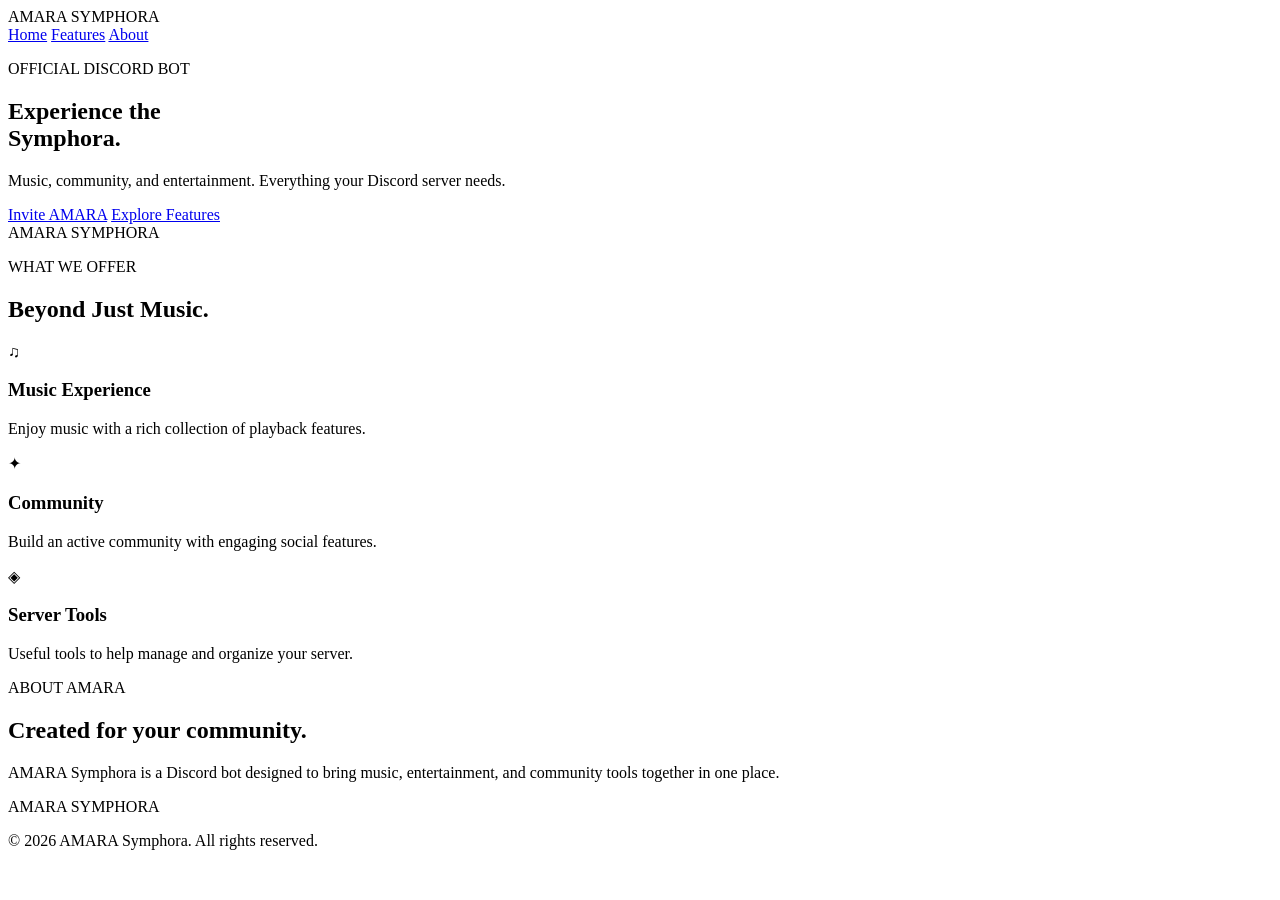
==== index.html @ 8791faac "Create AMARA homepage" ====
<!DOCTYPE html>
<html lang="en">
<head>
  <meta charset="UTF-8">
  <meta name="viewport" content="width=device-width, initial-scale=1.0">
  <meta name="theme-color" content="#0A0E1A">
  <meta name="description" content="AMARA Symphora - Your ultimate Discord music experience.">
  <title>AMARA Symphora | Official Website</title>
  <link rel="stylesheet" href="style.css">
</head>
<body>

  <header>
    <nav class="navbar">
      <div class="logo">AMARA <span>SYMPHORA</span></div>
      <a href="#home" class="nav-link">Home</a>
      <a href="#features" class="nav-link">Features</a>
      <a href="#about" class="nav-link">About</a>
    </nav>
  </header>

  <main>
    <section class="hero" id="home">
      <p class="eyebrow">OFFICIAL DISCORD BOT</p>
      <h1>Experience the<br><span>Symphora.</span></h1>
      <p class="description">
        Music, community, and entertainment.
        Everything your Discord server needs.
      </p>
      <div class="actions">
        <a href="#" class="button primary">Invite AMARA</a>
        <a href="#features" class="button secondary">Explore Features</a>
      </div>
      <div class="status">
        <span class="status-dot"></span>
        AMARA SYMPHORA
      </div>
    </section>

    <section class="features" id="features">
      <p class="eyebrow">WHAT WE OFFER</p>
      <h2>Beyond Just Music.</h2>
      <div class="feature-grid">
        <article class="feature-card">
          <div class="feature-icon">♫</div>
          <h3>Music Experience</h3>
          <p>Enjoy music with a rich collection of playback features.</p>
        </article>
        <article class="feature-card">
          <div class="feature-icon">✦</div>
          <h3>Community</h3>
          <p>Build an active community with engaging social features.</p>
        </article>
        <article class="feature-card">
          <div class="feature-icon">◈</div>
          <h3>Server Tools</h3>
          <p>Useful tools to help manage and organize your server.</p>
        </article>
      </div>
    </section>

    <section class="about" id="about">
      <p class="eyebrow">ABOUT AMARA</p>
      <h2>Created for your community.</h2>
      <p>AMARA Symphora is a Discord bot designed to bring music, entertainment, and community tools together in one place.</p>
    </section>
  </main>

  <footer>
    <div class="logo">AMARA <span>SYMPHORA</span></div>
    <p>© 2026 AMARA Symphora. All rights reserved.</p>
  </footer>

</body>
</html>
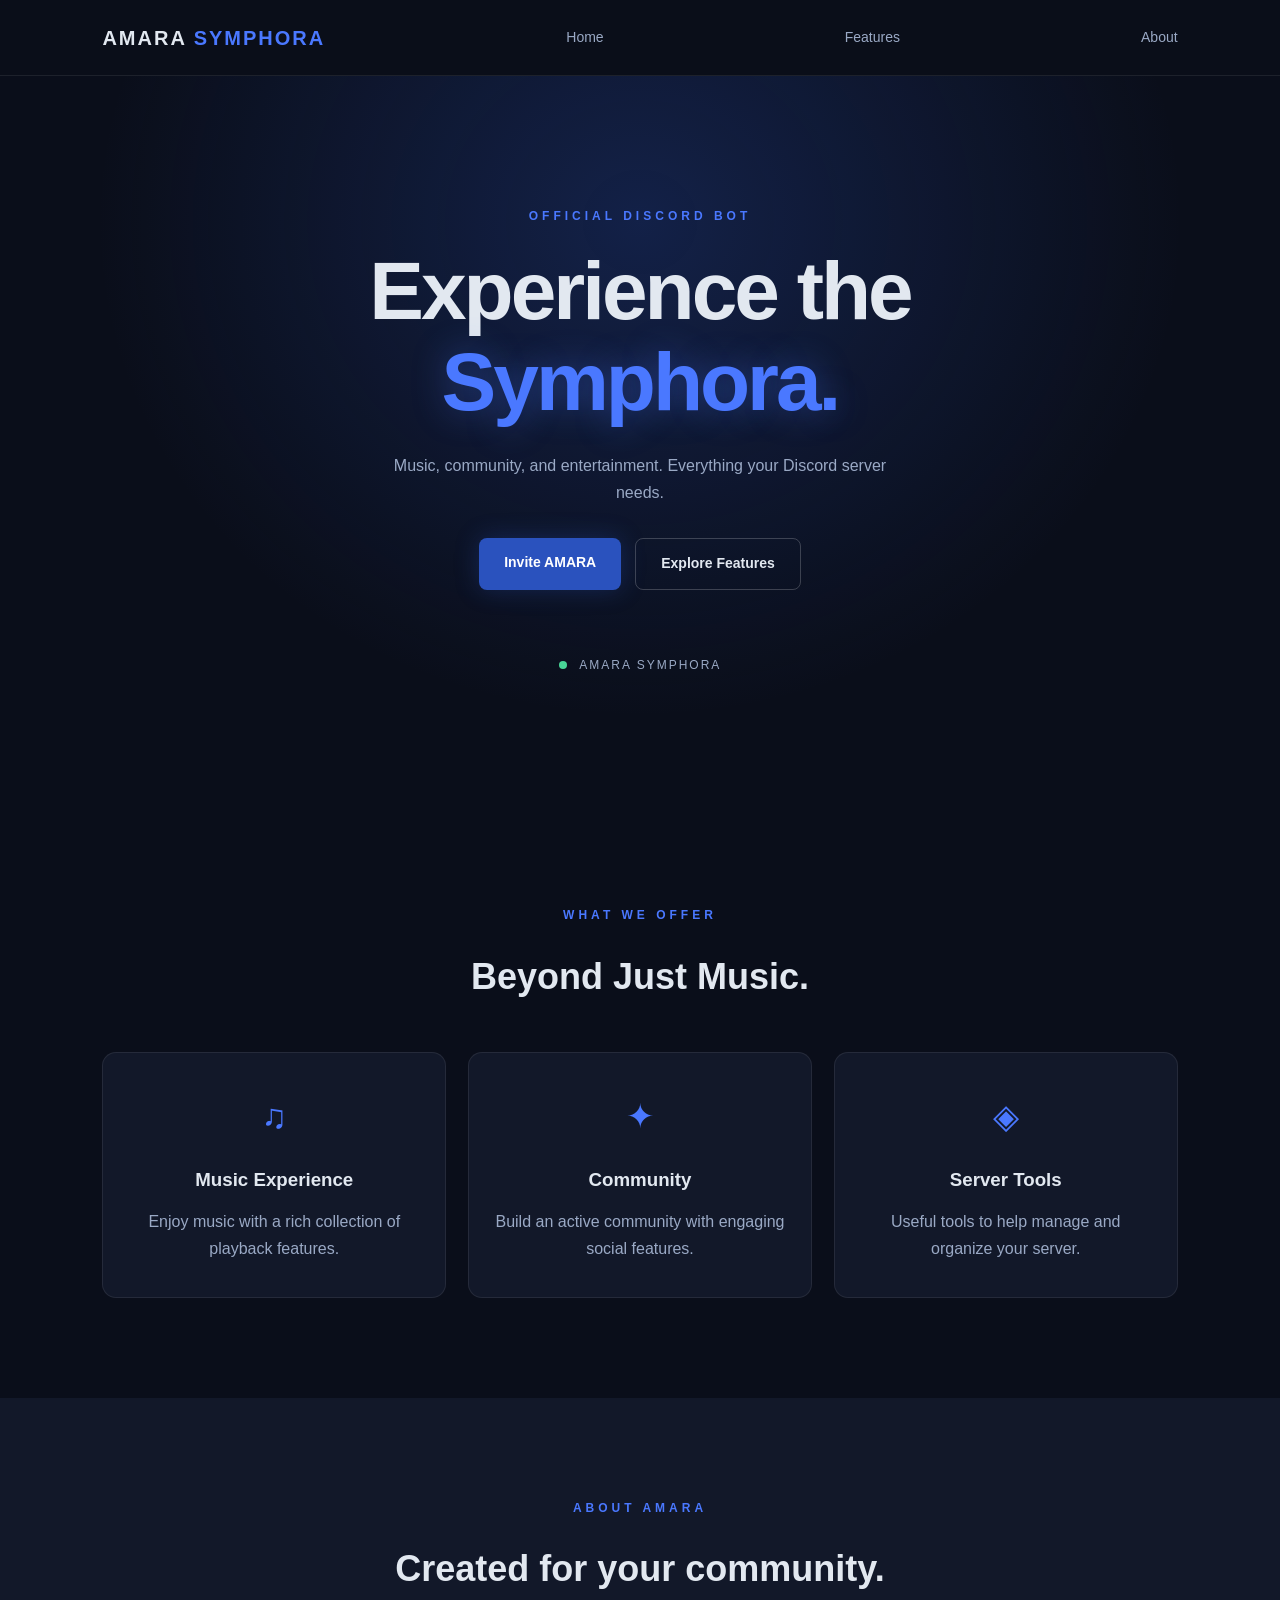
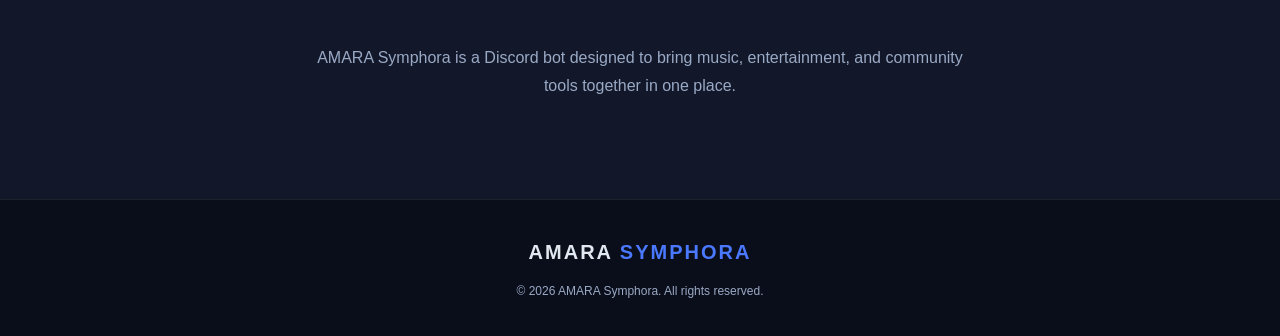
==== commit 632ed361: "Connect website JavaScript" ====
--- a/index.html
+++ b/index.html
@@ -70,6 +70,7 @@
     <div class="logo">AMARA <span>SYMPHORA</span></div>
     <p>© 2026 AMARA Symphora. All rights reserved.</p>
   </footer>
-
+  
+  <script src="script.js"></script>
 </body>
 </html>
--- a/style.css
+++ b/style.css
@@ -0,0 +1,242 @@
+:root {
+  --background: #0A0E1A;
+  --surface: #121829;
+  --blue: #2A52BE;
+  --bright: #4A78FF;
+  --silver: #E2E8F0;
+  --muted: #9AA9C5;
+}
+
+* {
+  margin: 0;
+  padding: 0;
+  box-sizing: border-box;
+  scroll-behavior: smooth;
+}
+
+body {
+  font-family: Arial, sans-serif;
+  background: var(--background);
+  color: var(--silver);
+  line-height: 1.7;
+}
+
+.navbar {
+  min-height: 76px;
+  display: flex;
+  align-items: center;
+  justify-content: space-between;
+  padding: 20px 8%;
+  border-bottom: 1px solid rgba(255,255,255,0.08);
+  background: rgba(10,14,26,0.95);
+}
+
+.logo {
+  font-size: 20px;
+  font-weight: 800;
+  letter-spacing: 2px;
+}
+
+.logo span {
+  color: var(--bright);
+}
+
+.nav-link {
+  color: var(--muted);
+  text-decoration: none;
+  font-size: 14px;
+  transition: 0.3s;
+}
+
+.nav-link:hover {
+  color: white;
+}
+
+.hero {
+  min-height: 620px;
+  padding: 130px 8%;
+  text-align: center;
+  display: flex;
+  flex-direction: column;
+  align-items: center;
+  justify-content: center;
+  background:
+    radial-gradient(ellipse at 50% 20%, rgba(42,82,190,0.28), transparent 60%),
+    var(--background);
+}
+
+.eyebrow {
+  color: var(--bright);
+  font-size: 12px;
+  font-weight: bold;
+  letter-spacing: 4px;
+  margin-bottom: 20px;
+}
+
+.hero h1 {
+  font-size: clamp(44px, 8vw, 82px);
+  line-height: 1.1;
+  letter-spacing: -3px;
+}
+
+.hero h1 span {
+  color: var(--bright);
+  text-shadow: 0 0 35px rgba(74,120,255,0.4);
+}
+
+.description {
+  max-width: 520px;
+  color: var(--muted);
+  margin: 25px 0 32px;
+}
+
+.actions {
+  display: flex;
+  gap: 14px;
+  flex-wrap: wrap;
+  justify-content: center;
+}
+
+.button {
+  padding: 13px 25px;
+  border-radius: 8px;
+  text-decoration: none;
+  font-weight: bold;
+  font-size: 14px;
+  transition: 0.3s;
+}
+
+.primary {
+  color: white;
+  background: var(--blue);
+  box-shadow: 0 0 25px rgba(42,82,190,0.3);
+}
+
+.primary:hover {
+  background: var(--bright);
+  transform: translateY(-3px);
+}
+
+.secondary {
+  color: var(--silver);
+  border: 1px solid rgba(255,255,255,0.2);
+}
+
+.secondary:hover {
+  border-color: var(--bright);
+  color: var(--bright);
+}
+
+.status {
+  margin-top: 65px;
+  color: var(--muted);
+  font-size: 12px;
+  letter-spacing: 2px;
+}
+
+.status-dot {
+  display: inline-block;
+  width: 8px;
+  height: 8px;
+  background: #48D597;
+  border-radius: 50%;
+  margin-right: 8px;
+}
+
+.features,
+.about {
+  padding: 100px 8%;
+  text-align: center;
+}
+
+.features h2,
+.about h2 {
+  font-size: 36px;
+  margin-bottom: 45px;
+}
+
+.feature-grid {
+  display: grid;
+  grid-template-columns: repeat(3, 1fr);
+  gap: 22px;
+}
+
+.feature-card {
+  padding: 35px 25px;
+  background: var(--surface);
+  border: 1px solid rgba(255,255,255,0.08);
+  border-radius: 14px;
+  transition: 0.3s;
+}
+
+.feature-card:hover {
+  transform: translateY(-6px);
+  border-color: var(--bright);
+}
+
+.feature-icon {
+  font-size: 34px;
+  color: var(--bright);
+  margin-bottom: 18px;
+}
+
+.feature-card h3 {
+  margin-bottom: 12px;
+}
+
+.feature-card p,
+.about > p:last-child {
+  color: var(--muted);
+}
+
+.about {
+  background: var(--surface);
+}
+
+.about > p:last-child {
+  max-width: 650px;
+  margin: auto;
+}
+
+footer {
+  padding: 35px 8%;
+  text-align: center;
+  border-top: 1px solid rgba(255,255,255,0.08);
+}
+
+footer p {
+  color: var(--muted);
+  font-size: 12px;
+  margin-top: 12px;
+}
+
+@media (max-width: 650px) {
+  .navbar {
+    gap: 15px;
+    flex-wrap: wrap;
+  }
+
+  .logo {
+    width: 100%;
+    text-align: center;
+  }
+
+  .nav-link {
+    flex: 1;
+    text-align: center;
+  }
+
+  .hero {
+    min-height: 550px;
+    padding: 90px 6%;
+  }
+
+  .feature-grid {
+    grid-template-columns: 1fr;
+  }
+
+  .features,
+  .about {
+    padding: 75px 6%;
+  }
+}
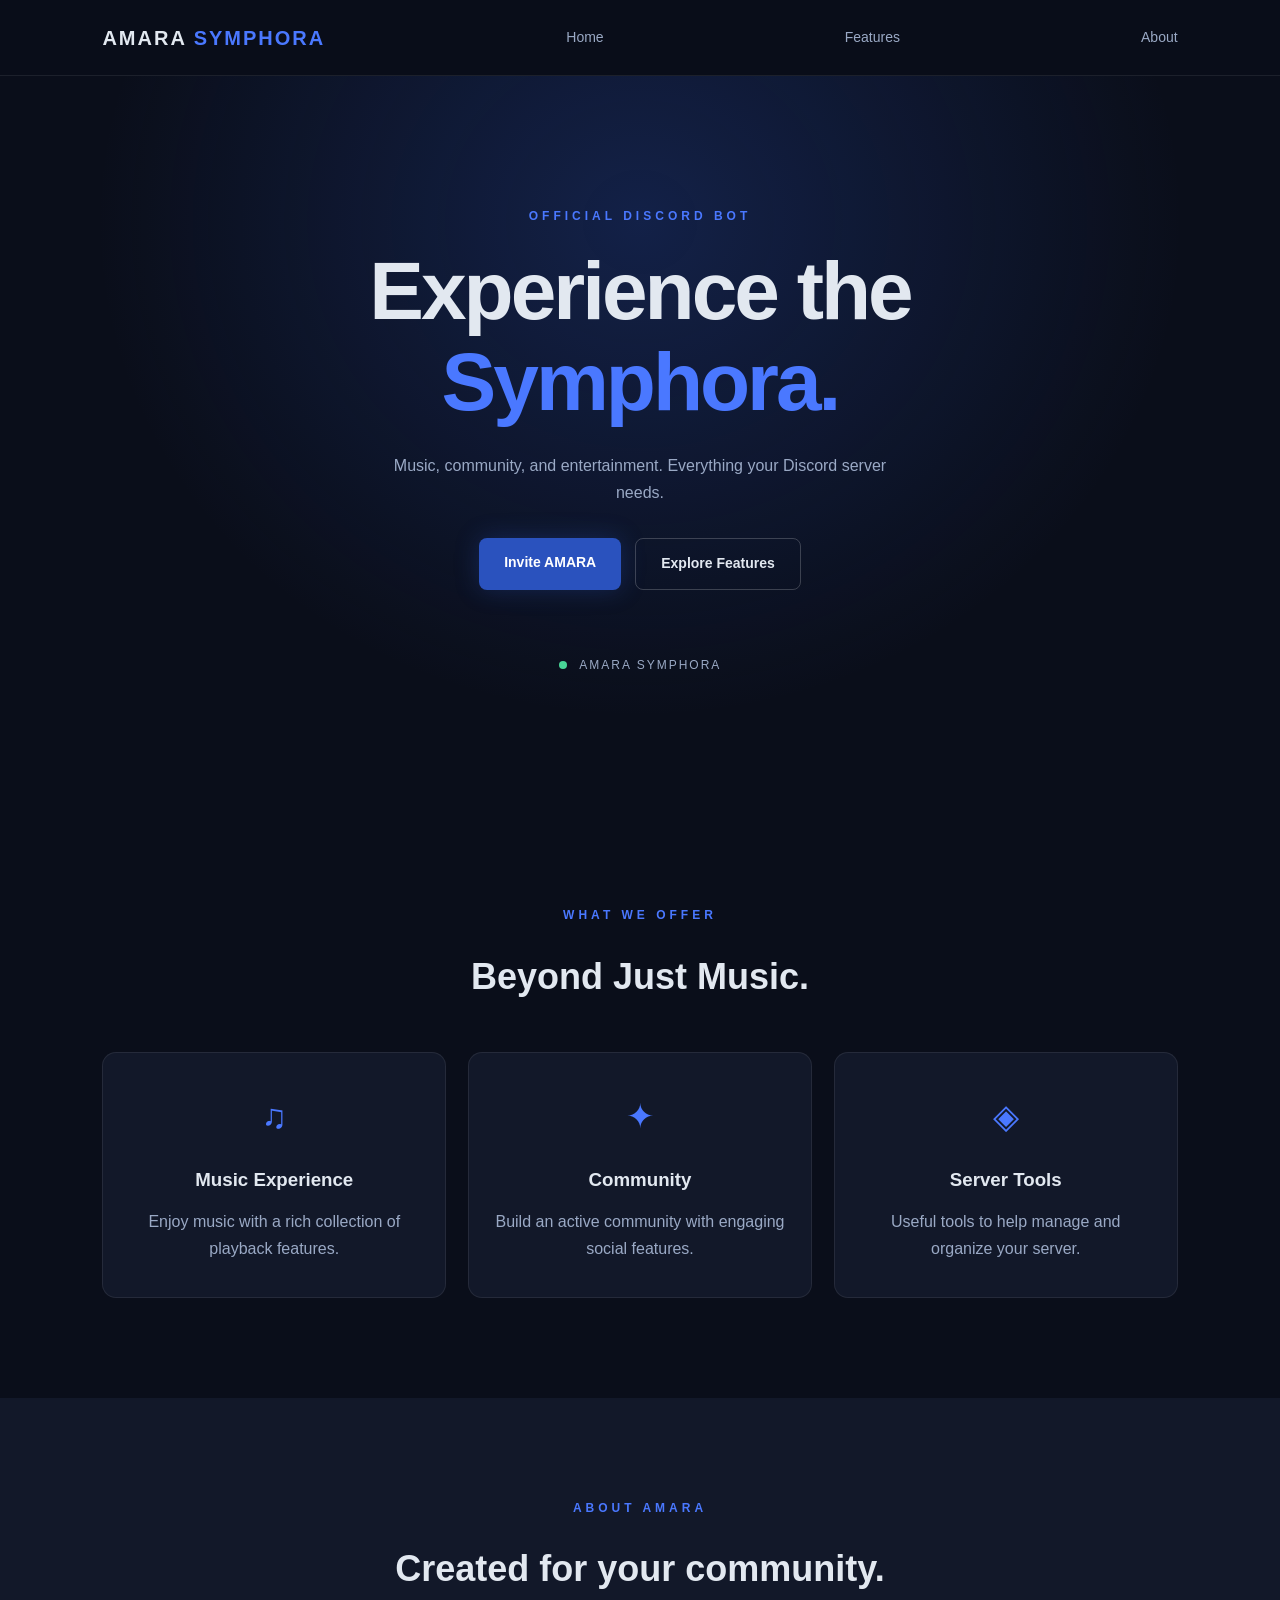
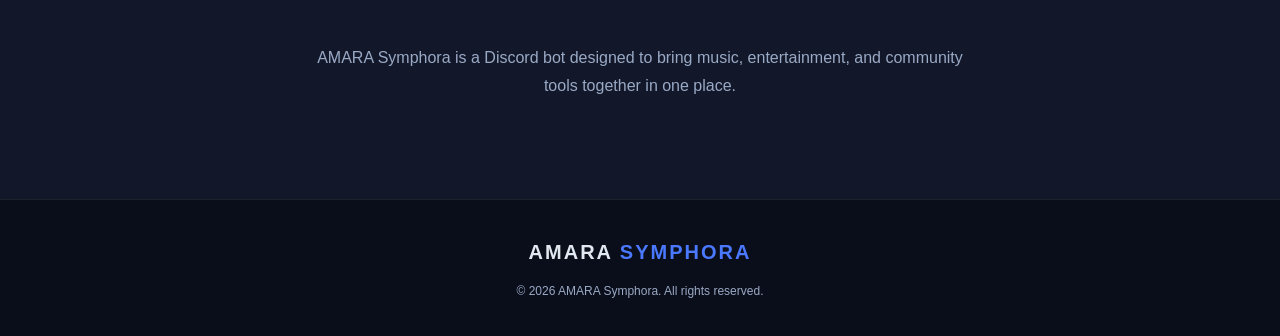
==== commit a57c0443: "Add AMARA Discord invite link" ====
--- a/index.html
+++ b/index.html
@@ -27,10 +27,22 @@
         Music, community, and entertainment.
         Everything your Discord server needs.
       </p>
+
       <div class="actions">
-        <a href="#" class="button primary">Invite AMARA</a>
-        <a href="#features" class="button secondary">Explore Features</a>
+        <a
+          href="https://discord.com/oauth2/authorize?client_id=1045765217239441409&permissions=274923121856&integration_type=0&scope=bot+applications.commands"
+          class="button primary"
+          target="_blank"
+          rel="noopener noreferrer"
+        >
+          Invite AMARA
+        </a>
+
+        <a href="#features" class="button secondary">
+          Explore Features
+        </a>
       </div>
+
       <div class="status">
         <span class="status-dot"></span>
         AMARA SYMPHORA
@@ -40,17 +52,20 @@
     <section class="features" id="features">
       <p class="eyebrow">WHAT WE OFFER</p>
       <h2>Beyond Just Music.</h2>
+
       <div class="feature-grid">
         <article class="feature-card">
           <div class="feature-icon">♫</div>
           <h3>Music Experience</h3>
           <p>Enjoy music with a rich collection of playback features.</p>
         </article>
+
         <article class="feature-card">
           <div class="feature-icon">✦</div>
           <h3>Community</h3>
           <p>Build an active community with engaging social features.</p>
         </article>
+
         <article class="feature-card">
           <div class="feature-icon">◈</div>
           <h3>Server Tools</h3>
@@ -62,7 +77,10 @@
     <section class="about" id="about">
       <p class="eyebrow">ABOUT AMARA</p>
       <h2>Created for your community.</h2>
-      <p>AMARA Symphora is a Discord bot designed to bring music, entertainment, and community tools together in one place.</p>
+      <p>
+        AMARA Symphora is a Discord bot designed to bring music,
+        entertainment, and community tools together in one place.
+      </p>
     </section>
   </main>
 
@@ -70,7 +88,7 @@
     <div class="logo">AMARA <span>SYMPHORA</span></div>
     <p>© 2026 AMARA Symphora. All rights reserved.</p>
   </footer>
-  
+
   <script src="script.js"></script>
 </body>
 </html>
--- a/style.css
+++ b/style.css
@@ -11,6 +11,9 @@
   margin: 0;
   padding: 0;
   box-sizing: border-box;
+}
+
+html {
   scroll-behavior: smooth;
 }
 
@@ -19,6 +22,16 @@
   background: var(--background);
   color: var(--silver);
   line-height: 1.7;
+}
+
+/* NAVIGATION */
+
+header {
+  position: sticky;
+  top: 0;
+  z-index: 100;
+  background: rgba(10,14,26,0.95);
+  backdrop-filter: blur(15px);
 }
 
 .navbar {
@@ -28,7 +41,6 @@
   justify-content: space-between;
   padding: 20px 8%;
   border-bottom: 1px solid rgba(255,255,255,0.08);
-  background: rgba(10,14,26,0.95);
 }
 
 .logo {
@@ -51,6 +63,8 @@
 .nav-link:hover {
   color: white;
 }
+
+/* HERO */
 
 .hero {
   min-height: 620px;
@@ -61,7 +75,11 @@
   align-items: center;
   justify-content: center;
   background:
-    radial-gradient(ellipse at 50% 20%, rgba(42,82,190,0.28), transparent 60%),
+    radial-gradient(
+      ellipse at 50% 20%,
+      rgba(42,82,190,0.28),
+      transparent 60%
+    ),
     var(--background);
 }
 
@@ -73,28 +91,41 @@
   margin-bottom: 20px;
 }
 
+.hero .eyebrow,
+.hero h1,
+.hero .description,
+.hero .actions,
+.hero .status {
+  animation: fadeUp 0.9s ease both;
+}
+
 .hero h1 {
   font-size: clamp(44px, 8vw, 82px);
   line-height: 1.1;
   letter-spacing: -3px;
+  animation-delay: 0.15s;
 }
 
 .hero h1 span {
   color: var(--bright);
-  text-shadow: 0 0 35px rgba(74,120,255,0.4);
+  animation: sapphireGlow 3s ease-in-out infinite alternate;
 }
 
 .description {
   max-width: 520px;
   color: var(--muted);
   margin: 25px 0 32px;
-}
+  animation-delay: 0.3s !important;
+}
+
+/* BUTTONS */
 
 .actions {
   display: flex;
   gap: 14px;
   flex-wrap: wrap;
   justify-content: center;
+  animation-delay: 0.45s !important;
 }
 
 .button {
@@ -103,7 +134,7 @@
   text-decoration: none;
   font-weight: bold;
   font-size: 14px;
-  transition: 0.3s;
+  transition: all 0.3s ease;
 }
 
 .primary {
@@ -127,11 +158,14 @@
   color: var(--bright);
 }
 
+/* STATUS */
+
 .status {
   margin-top: 65px;
   color: var(--muted);
   font-size: 12px;
   letter-spacing: 2px;
+  animation-delay: 0.6s !important;
 }
 
 .status-dot {
@@ -143,6 +177,8 @@
   margin-right: 8px;
 }
 
+/* FEATURES */
+
 .features,
 .about {
   padding: 100px 8%;
@@ -166,12 +202,24 @@
   background: var(--surface);
   border: 1px solid rgba(255,255,255,0.08);
   border-radius: 14px;
-  transition: 0.3s;
+  opacity: 0;
+  transform: translateY(25px);
+  transition:
+    opacity 0.7s ease,
+    transform 0.7s ease,
+    border-color 0.3s ease,
+    box-shadow 0.3s ease;
+}
+
+.feature-card.visible {
+  opacity: 1;
+  transform: translateY(0);
 }
 
 .feature-card:hover {
   transform: translateY(-6px);
   border-color: var(--bright);
+  box-shadow: 0 10px 35px rgba(42,82,190,0.16);
 }
 
 .feature-icon {
@@ -188,6 +236,8 @@
 .about > p:last-child {
   color: var(--muted);
 }
+
+/* ABOUT */
 
 .about {
   background: var(--surface);
@@ -197,6 +247,8 @@
   max-width: 650px;
   margin: auto;
 }
+
+/* FOOTER */
 
 footer {
   padding: 35px 8%;
@@ -210,6 +262,30 @@
   margin-top: 12px;
 }
 
+/* ANIMATIONS */
+
+@keyframes fadeUp {
+  from {
+    opacity: 0;
+    transform: translateY(22px);
+  }
+  to {
+    opacity: 1;
+    transform: translateY(0);
+  }
+}
+
+@keyframes sapphireGlow {
+  from {
+    text-shadow: 0 0 12px rgba(74,120,255,0.25);
+  }
+  to {
+    text-shadow: 0 0 35px rgba(74,120,255,0.75);
+  }
+}
+
+/* MOBILE */
+
 @media (max-width: 650px) {
   .navbar {
     gap: 15px;
@@ -239,4 +315,27 @@
   .about {
     padding: 75px 6%;
   }
-}
+
+  .features h2,
+  .about h2 {
+    font-size: 29px;
+  }
+}
+
+/* ACCESSIBILITY */
+
+@media (prefers-reduced-motion: reduce) {
+  *,
+  *::before,
+  *::after {
+    animation-duration: 0.01ms !important;
+    animation-iteration-count: 1 !important;
+    scroll-behavior: auto !important;
+    transition-duration: 0.01ms !important;
+  }
+
+  .feature-card {
+    opacity: 1;
+    transform: none;
+  }
+}
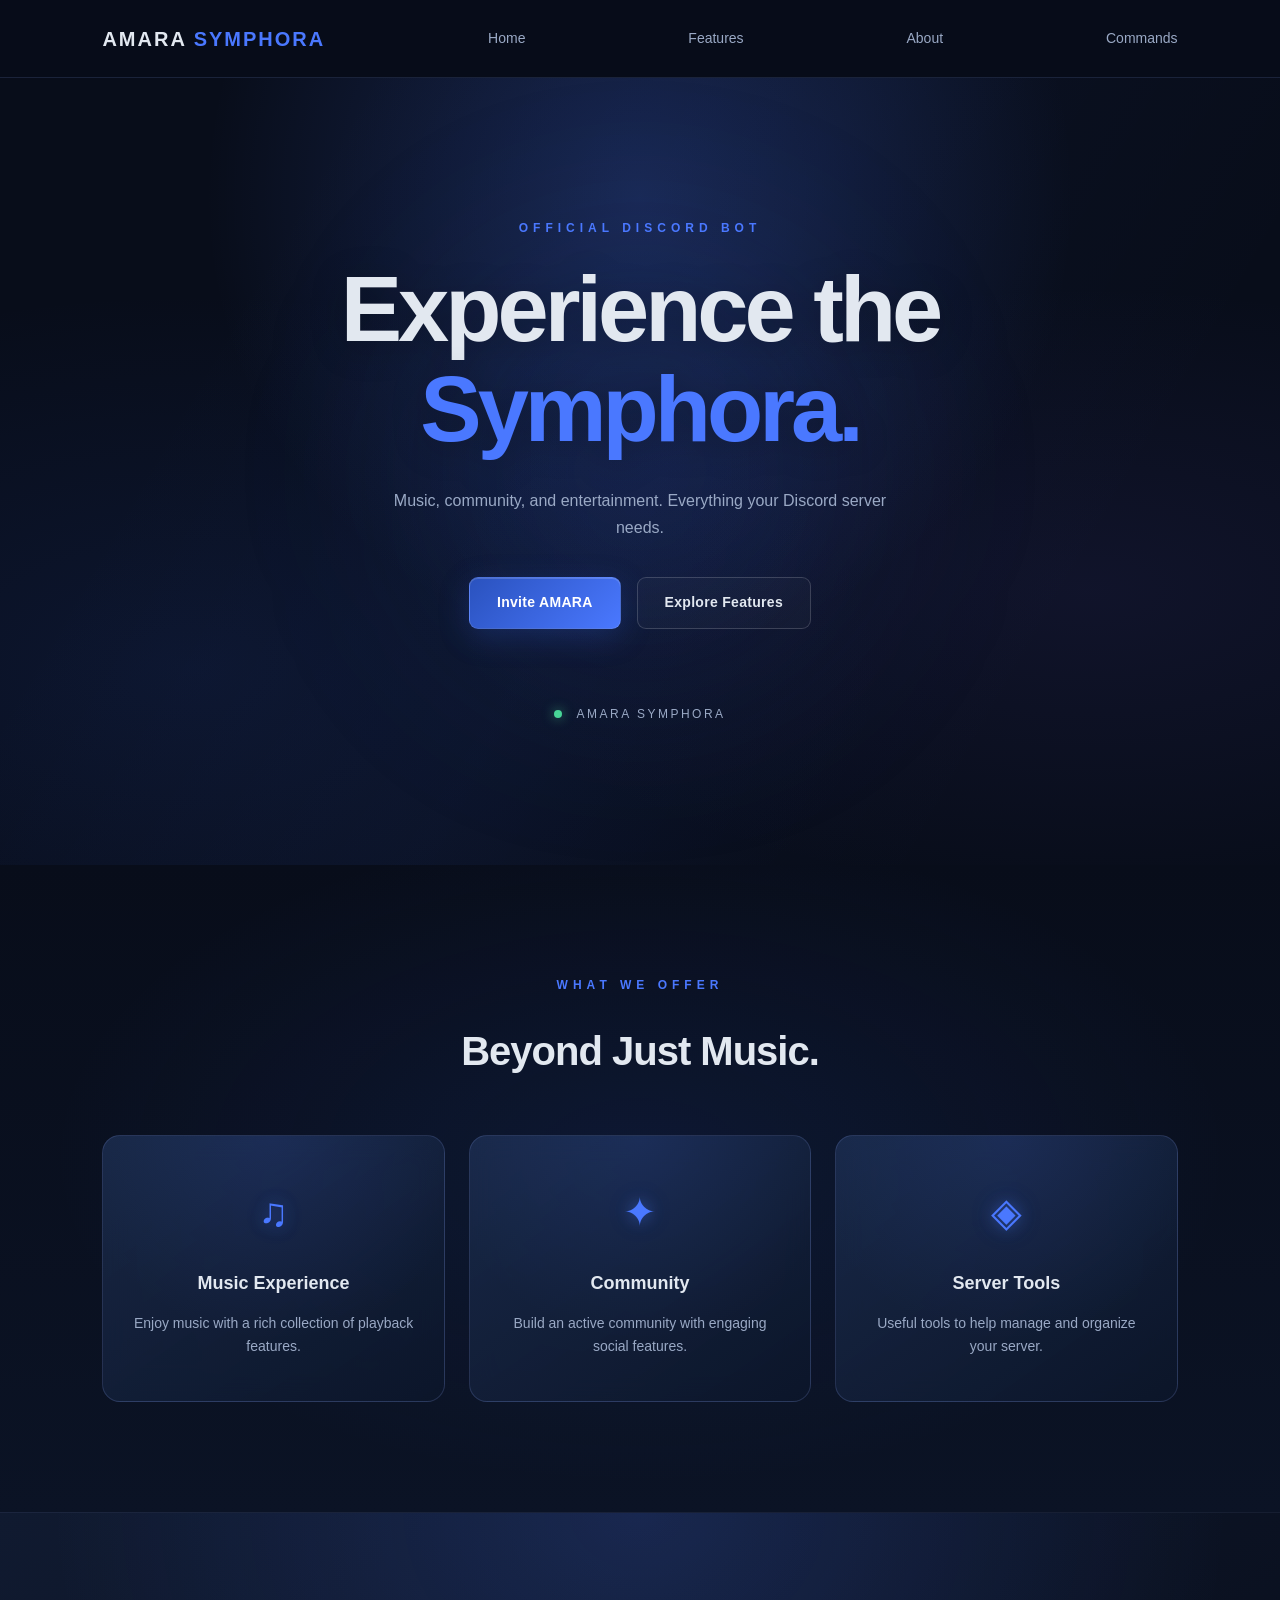
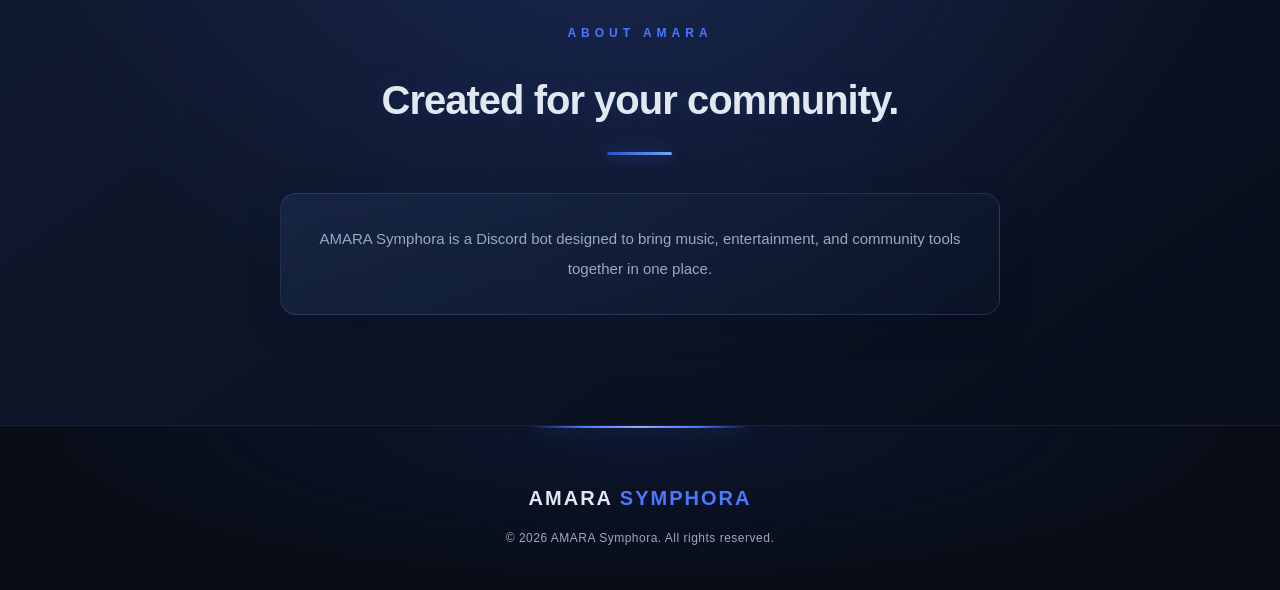
==== commit e0912cf3: "Add Commands navigation" ====
--- a/index.html
+++ b/index.html
@@ -1,3 +1,4 @@
+
 <!DOCTYPE html>
 <html lang="en">
 <head>
@@ -13,9 +14,11 @@
   <header>
     <nav class="navbar">
       <div class="logo">AMARA <span>SYMPHORA</span></div>
-      <a href="#home" class="nav-link">Home</a>
-      <a href="#features" class="nav-link">Features</a>
-      <a href="#about" class="nav-link">About</a>
+
+      <a href="index.html#home" class="nav-link">Home</a>
+      <a href="index.html#features" class="nav-link">Features</a>
+      <a href="index.html#about" class="nav-link">About</a>
+      <a href="commands.html" class="nav-link">Commands</a>
     </nav>
   </header>
 
--- a/style.css
+++ b/style.css
@@ -1,11 +1,20 @@
+/* ========================================
+   AMARA SYMPHORA
+   PREMIUM WEBSITE STYLESHEET
+======================================== */
+
 :root {
-  --background: #0A0E1A;
-  --surface: #121829;
+  --background: #080D1A;
+  --surface: #101A30;
+  --surface-light: #172440;
   --blue: #2A52BE;
   --bright: #4A78FF;
   --silver: #E2E8F0;
   --muted: #9AA9C5;
-}
+  --border: rgba(148, 174, 255, 0.14);
+}
+
+/* GLOBAL */
 
 * {
   margin: 0;
@@ -22,6 +31,7 @@
   background: var(--background);
   color: var(--silver);
   line-height: 1.7;
+  overflow-x: hidden;
 }
 
 /* NAVIGATION */
@@ -30,17 +40,18 @@
   position: sticky;
   top: 0;
   z-index: 100;
-  background: rgba(10,14,26,0.95);
-  backdrop-filter: blur(15px);
+  background: rgba(8, 13, 26, 0.86);
+  backdrop-filter: blur(18px);
+  -webkit-backdrop-filter: blur(18px);
 }
 
 .navbar {
-  min-height: 76px;
+  min-height: 78px;
   display: flex;
   align-items: center;
   justify-content: space-between;
   padding: 20px 8%;
-  border-bottom: 1px solid rgba(255,255,255,0.08);
+  border-bottom: 1px solid var(--border);
 }
 
 .logo {
@@ -57,7 +68,7 @@
   color: var(--muted);
   text-decoration: none;
   font-size: 14px;
-  transition: 0.3s;
+  transition: color 0.3s ease;
 }
 
 .nav-link:hover {
@@ -67,28 +78,72 @@
 /* HERO */
 
 .hero {
-  min-height: 620px;
-  padding: 130px 8%;
+  position: relative;
+  isolation: isolate;
+  min-height: 690px;
+  padding: 140px 8%;
   text-align: center;
   display: flex;
   flex-direction: column;
   align-items: center;
   justify-content: center;
+  overflow: hidden;
+
   background:
     radial-gradient(
-      ellipse at 50% 20%,
-      rgba(42,82,190,0.28),
-      transparent 60%
+      ellipse at 50% 15%,
+      rgba(74, 120, 255, 0.24),
+      transparent 48%
+    ),
+    radial-gradient(
+      ellipse at 15% 75%,
+      rgba(42, 82, 190, 0.13),
+      transparent 45%
+    ),
+    radial-gradient(
+      ellipse at 85% 65%,
+      rgba(91, 78, 190, 0.10),
+      transparent 42%
     ),
     var(--background);
+}
+
+.hero::before {
+  content: "";
+  position: absolute;
+  inset: 0;
+  z-index: -1;
+  pointer-events: none;
+
+  background:
+    linear-gradient(
+      120deg,
+      transparent 20%,
+      rgba(74, 120, 255, 0.035) 50%,
+      transparent 80%
+    );
+
+  animation: auroraFlow 9s ease-in-out infinite alternate;
+}
+
+.hero::after {
+  content: "";
+  position: absolute;
+  width: 420px;
+  height: 420px;
+  border-radius: 50%;
+  background: rgba(42, 82, 190, 0.12);
+  filter: blur(100px);
+  z-index: -1;
+  pointer-events: none;
 }
 
 .eyebrow {
   color: var(--bright);
   font-size: 12px;
   font-weight: bold;
-  letter-spacing: 4px;
-  margin-bottom: 20px;
+  letter-spacing: 5px;
+  margin-bottom: 22px;
 }
 
 .hero .eyebrow,
@@ -100,9 +155,11 @@
 }
 
 .hero h1 {
-  font-size: clamp(44px, 8vw, 82px);
-  line-height: 1.1;
-  letter-spacing: -3px;
+  font-size: clamp(48px, 9vw, 92px);
+  line-height: 1.08;
+  letter-spacing: -4px;
+  font-weight: 800;
+  text-shadow: 0 5px 35px rgba(0, 0, 0, 0.25);
   animation-delay: 0.15s;
 }
 
@@ -112,9 +169,10 @@
 }
 
 .description {
-  max-width: 520px;
+  max-width: 540px;
   color: var(--muted);
-  margin: 25px 0 32px;
+  margin: 28px 0 36px;
+  font-size: 16px;
   animation-delay: 0.3s !important;
 }
 
@@ -122,49 +180,65 @@
 
 .actions {
   display: flex;
-  gap: 14px;
+  gap: 16px;
   flex-wrap: wrap;
   justify-content: center;
   animation-delay: 0.45s !important;
 }
 
 .button {
-  padding: 13px 25px;
-  border-radius: 8px;
+  display: inline-flex;
+  align-items: center;
+  justify-content: center;
+  min-height: 48px;
+  padding: 13px 27px;
+  border-radius: 9px;
   text-decoration: none;
   font-weight: bold;
   font-size: 14px;
+  letter-spacing: 0.3px;
   transition: all 0.3s ease;
 }
 
 .primary {
   color: white;
-  background: var(--blue);
-  box-shadow: 0 0 25px rgba(42,82,190,0.3);
+  background: linear-gradient(
+    135deg,
+    #2A52BE,
+    #4A78FF
+  );
+  border: 1px solid rgba(255,255,255,0.12);
+  box-shadow:
+    0 8px 30px rgba(42,82,190,0.3),
+    inset 0 1px 0 rgba(255,255,255,0.16);
 }
 
 .primary:hover {
-  background: var(--bright);
-  transform: translateY(-3px);
+  transform: translateY(-4px);
+  box-shadow:
+    0 12px 38px rgba(74,120,255,0.42);
 }
 
 .secondary {
   color: var(--silver);
-  border: 1px solid rgba(255,255,255,0.2);
+  border: 1px solid rgba(255,255,255,0.17);
+  background: rgba(255,255,255,0.025);
 }
 
 .secondary:hover {
   border-color: var(--bright);
-  color: var(--bright);
+  color: white;
+  background: rgba(74,120,255,0.08);
+  transform: translateY(-3px);
 }
 
 /* STATUS */
 
 .status {
-  margin-top: 65px;
+  margin-top: 75px;
   color: var(--muted);
   font-size: 12px;
-  letter-spacing: 2px;
+  letter-spacing: 2.5px;
   animation-delay: 0.6s !important;
 }
 
@@ -174,41 +248,92 @@
   height: 8px;
   background: #48D597;
   border-radius: 50%;
-  margin-right: 8px;
-}
-
-/* FEATURES */
-
-.features,
-.about {
-  padding: 100px 8%;
+  margin-right: 9px;
+  box-shadow: 0 0 12px rgba(72,213,151,0.65);
+}
+
+/* PREMIUM FEATURES */
+
+.features {
+  position: relative;
+  isolation: isolate;
+  overflow: hidden;
+  padding: 110px 8%;
   text-align: center;
+
+  background:
+    radial-gradient(
+      ellipse at 50% 45%,
+      rgba(42, 82, 190, 0.12),
+      transparent 65%
+    ),
+    linear-gradient(
+      180deg,
+      var(--background),
+      #0B1325
+    );
 }
 
 .features h2,
 .about h2 {
-  font-size: 36px;
-  margin-bottom: 45px;
+  font-size: clamp(29px, 5vw, 40px);
+  letter-spacing: -1px;
+  margin-bottom: 50px;
 }
 
 .feature-grid {
   display: grid;
-  grid-template-columns: repeat(3, 1fr);
-  gap: 22px;
+  grid-template-columns: repeat(3, minmax(0, 1fr));
+  gap: 24px;
+  max-width: 1200px;
+  margin: 0 auto;
 }
 
 .feature-card {
-  padding: 35px 25px;
-  background: var(--surface);
-  border: 1px solid rgba(255,255,255,0.08);
-  border-radius: 14px;
+  position: relative;
+  isolation: isolate;
+  overflow: hidden;
+  padding: 42px 27px;
+
+  background:
+    linear-gradient(
+      145deg,
+      rgba(30, 48, 83, 0.72),
+      rgba(12, 22, 42, 0.88)
+    );
+
+  border: 1px solid rgba(148, 174, 255, 0.18);
+  border-radius: 18px;
+
+  backdrop-filter: blur(14px);
+  -webkit-backdrop-filter: blur(14px);
+
   opacity: 0;
   transform: translateY(25px);
+
   transition:
     opacity 0.7s ease,
-    transform 0.7s ease,
-    border-color 0.3s ease,
-    box-shadow 0.3s ease;
+    transform 0.4s ease,
+    border-color 0.4s ease,
+    box-shadow 0.4s ease;
+}
+
+.feature-card::before {
+  content: "";
+  position: absolute;
+  inset: 0;
+  z-index: -1;
+  pointer-events: none;
+
+  background:
+    radial-gradient(
+      circle at 50% 0%,
+      rgba(74, 120, 255, 0.18),
+      transparent 65%
+    );
+
+  opacity: 0.65;
+  transition: opacity 0.4s ease;
 }
 
 .feature-card.visible {
@@ -217,49 +342,178 @@
 }
 
 .feature-card:hover {
-  transform: translateY(-6px);
-  border-color: var(--bright);
-  box-shadow: 0 10px 35px rgba(42,82,190,0.16);
+  transform: translateY(-8px);
+  border-color: rgba(74, 120, 255, 0.55);
+
+  box-shadow:
+    0 18px 45px rgba(20, 55, 130, 0.22),
+    0 0 25px rgba(74, 120, 255, 0.08);
+}
+
+.feature-card:hover::before {
+  opacity: 1;
 }
 
 .feature-icon {
-  font-size: 34px;
+  display: inline-block;
+  font-size: 40px;
   color: var(--bright);
-  margin-bottom: 18px;
+  margin-bottom: 22px;
+
+  text-shadow:
+    0 0 15px rgba(74, 120, 255, 0.45),
+    0 0 30px rgba(74, 120, 255, 0.2);
+
+  transition:
+    transform 0.4s ease,
+    text-shadow 0.4s ease;
+}
+
+.feature-card:hover .feature-icon {
+  transform: translateY(-4px) scale(1.08);
+
+  text-shadow:
+    0 0 20px rgba(74, 120, 255, 0.7),
+    0 0 38px rgba(74, 120, 255, 0.35);
 }
 
 .feature-card h3 {
-  margin-bottom: 12px;
-}
-
-.feature-card p,
+  margin-bottom: 13px;
+  font-size: 18px;
+  color: var(--silver);
+}
+
+.feature-card p {
+  color: var(--muted);
+  font-size: 14px;
+}
+
+/* PREMIUM ABOUT */
+
+.about {
+  position: relative;
+  isolation: isolate;
+  overflow: hidden;
+  padding: 110px 8%;
+  text-align: center;
+
+  background:
+    radial-gradient(
+      ellipse at 50% 0%,
+      rgba(74, 120, 255, 0.18),
+      transparent 65%
+    ),
+    linear-gradient(
+      145deg,
+      #101A30,
+      #080D1A
+    );
+
+  border-top: 1px solid rgba(148, 174, 255, 0.10);
+}
+
+.about h2 {
+  display: inline-block;
+  position: relative;
+  margin-bottom: 38px;
+  text-shadow: 0 0 25px rgba(74, 120, 255, 0.18);
+}
+
+.about h2::after {
+  content: "";
+  display: block;
+  width: 65px;
+  height: 3px;
+  margin: 18px auto 0;
+  border-radius: 10px;
+
+  background: linear-gradient(
+    90deg,
+    #2A52BE,
+    #70A5FF
+  );
+
+  box-shadow: 0 0 15px rgba(74, 120, 255, 0.55);
+}
+
 .about > p:last-child {
+  max-width: 720px;
+  margin: 0 auto;
+  padding: 30px 34px;
+
   color: var(--muted);
-}
-
-/* ABOUT */
-
-.about {
-  background: var(--surface);
-}
-
-.about > p:last-child {
-  max-width: 650px;
-  margin: auto;
-}
-
-/* FOOTER */
+  font-size: 15px;
+  line-height: 2;
+
+  background: linear-gradient(
+    145deg,
+    rgba(30, 48, 83, 0.55),
+    rgba(12, 22, 42, 0.65)
+  );
+
+  border: 1px solid rgba(148, 174, 255, 0.16);
+  border-radius: 16px;
+
+  box-shadow:
+    0 12px 35px rgba(0, 0, 0, 0.15),
+    0 0 25px rgba(74, 120, 255, 0.05);
+}
+
+/* PREMIUM FOOTER */
 
 footer {
-  padding: 35px 8%;
+  position: relative;
+  overflow: hidden;
+  padding: 55px 8% 42px;
   text-align: center;
-  border-top: 1px solid rgba(255,255,255,0.08);
+
+  background:
+    radial-gradient(
+      ellipse at 50% 0%,
+      rgba(42, 82, 190, 0.13),
+      transparent 65%
+    ),
+    #080D18;
+
+  border-top: 1px solid rgba(148, 174, 255, 0.12);
+}
+
+footer::before {
+  content: "";
+  position: absolute;
+  top: 0;
+  left: 50%;
+  transform: translateX(-50%);
+  width: min(220px, 55%);
+  height: 2px;
+
+  background: linear-gradient(
+    90deg,
+    transparent,
+    #4A78FF,
+    #9AA9FF,
+    #4A78FF,
+    transparent
+  );
+
+  box-shadow: 0 0 18px rgba(74, 120, 255, 0.55);
 }
 
 footer p {
   color: var(--muted);
   font-size: 12px;
-  margin-top: 12px;
+  letter-spacing: 0.5px;
+  margin-top: 13px;
+}
+
+footer a {
+  color: var(--muted);
+  text-decoration: none;
+  transition: color 0.3s ease;
+}
+
+footer a:hover {
+  color: var(--bright);
 }
 
 /* ANIMATIONS */
@@ -267,8 +521,9 @@
 @keyframes fadeUp {
   from {
     opacity: 0;
-    transform: translateY(22px);
-  }
+    transform: translateY(24px);
+  }
+
   to {
     opacity: 1;
     transform: translateY(0);
@@ -279,8 +534,23 @@
   from {
     text-shadow: 0 0 12px rgba(74,120,255,0.25);
   }
+
   to {
-    text-shadow: 0 0 35px rgba(74,120,255,0.75);
+    text-shadow:
+      0 0 25px rgba(74,120,255,0.55),
+      0 0 45px rgba(74,120,255,0.25);
+  }
+}
+
+@keyframes auroraFlow {
+  from {
+    opacity: 0.45;
+    transform: translateX(-3%);
+  }
+
+  to {
+    opacity: 1;
+    transform: translateX(3%);
   }
 }
 
@@ -290,6 +560,7 @@
   .navbar {
     gap: 15px;
     flex-wrap: wrap;
+    padding: 18px 6%;
   }
 
   .logo {
@@ -303,22 +574,56 @@
   }
 
   .hero {
-    min-height: 550px;
-    padding: 90px 6%;
+    min-height: 590px;
+    padding: 100px 6%;
+  }
+
+  .hero h1 {
+    letter-spacing: -2px;
+  }
+
+  .description {
+    font-size: 14px;
+  }
+
+  .actions {
+    gap: 12px;
+    width: 100%;
+  }
+
+  .button {
+    padding: 13px 19px;
+  }
+
+  .features,
+  .about {
+    padding: 80px 6%;
   }
 
   .feature-grid {
     grid-template-columns: 1fr;
-  }
-
-  .features,
-  .about {
-    padding: 75px 6%;
-  }
-
-  .features h2,
+    gap: 18px;
+  }
+
+  .features h2 {
+    margin-bottom: 35px;
+  }
+
+  .feature-card {
+    padding: 35px 24px;
+  }
+
   .about h2 {
-    font-size: 29px;
+    margin-bottom: 30px;
+  }
+
+  .about > p:last-child {
+    padding: 24px 20px;
+    font-size: 14px;
+  }
+
+  footer {
+    padding: 45px 6% 35px;
   }
 }
 
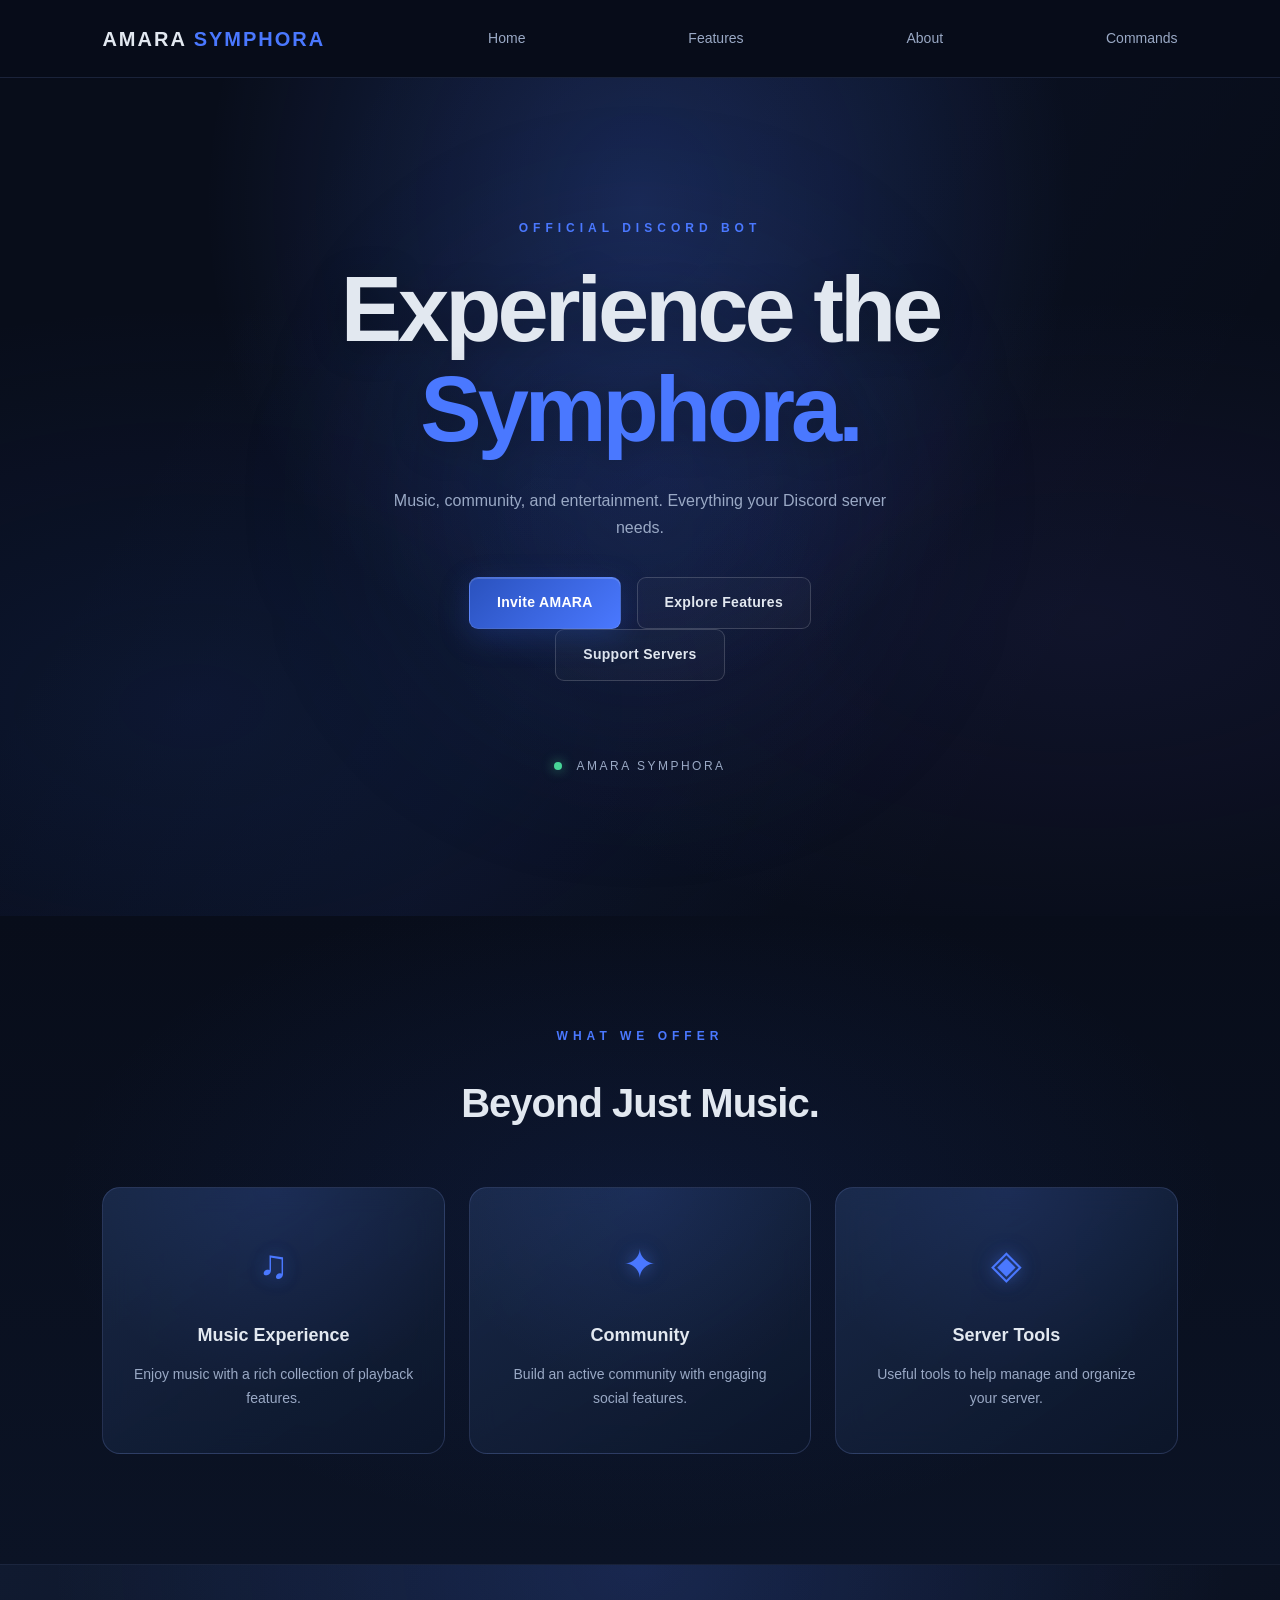
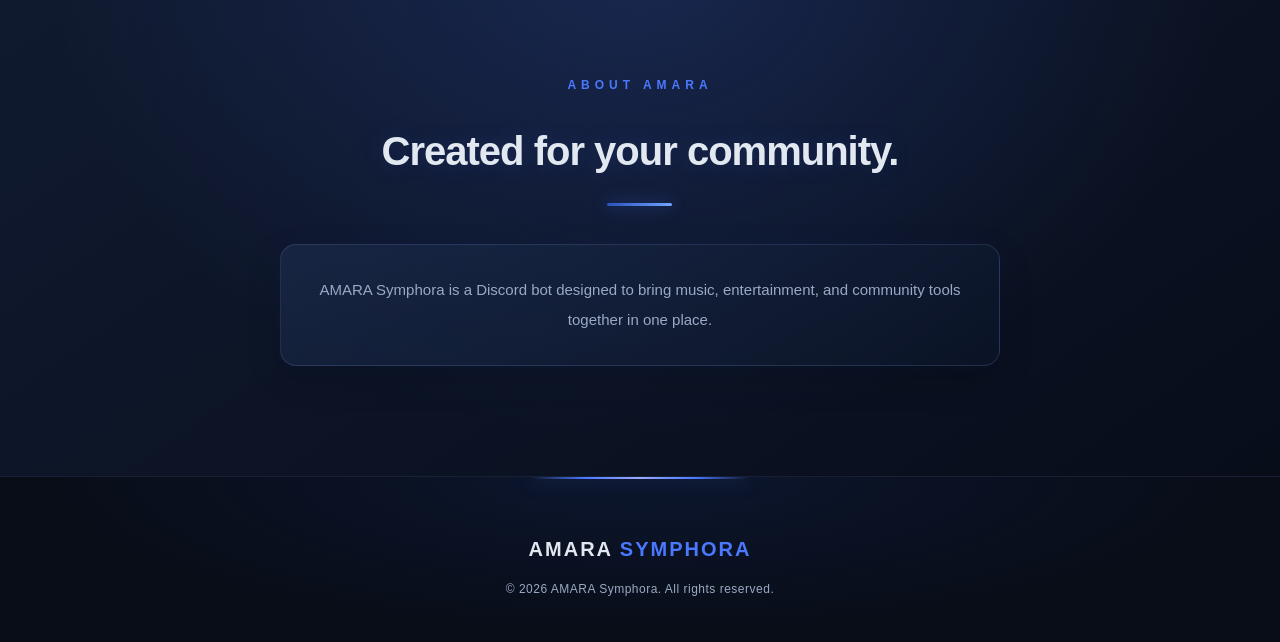
==== commit 9c969dc7: "Add Support Servers button to homepage" ====
--- a/index.html
+++ b/index.html
@@ -43,6 +43,17 @@
 
         <a href="#features" class="button secondary">
           Explore Features
+        </a>
+      </div>
+
+      <div class="support-action">
+        <a
+          href="https://discord.gg/aBBGEgSAkq"
+          class="button secondary"
+          target="_blank"
+          rel="noopener noreferrer"
+        >
+          Support Servers
         </a>
       </div>
 
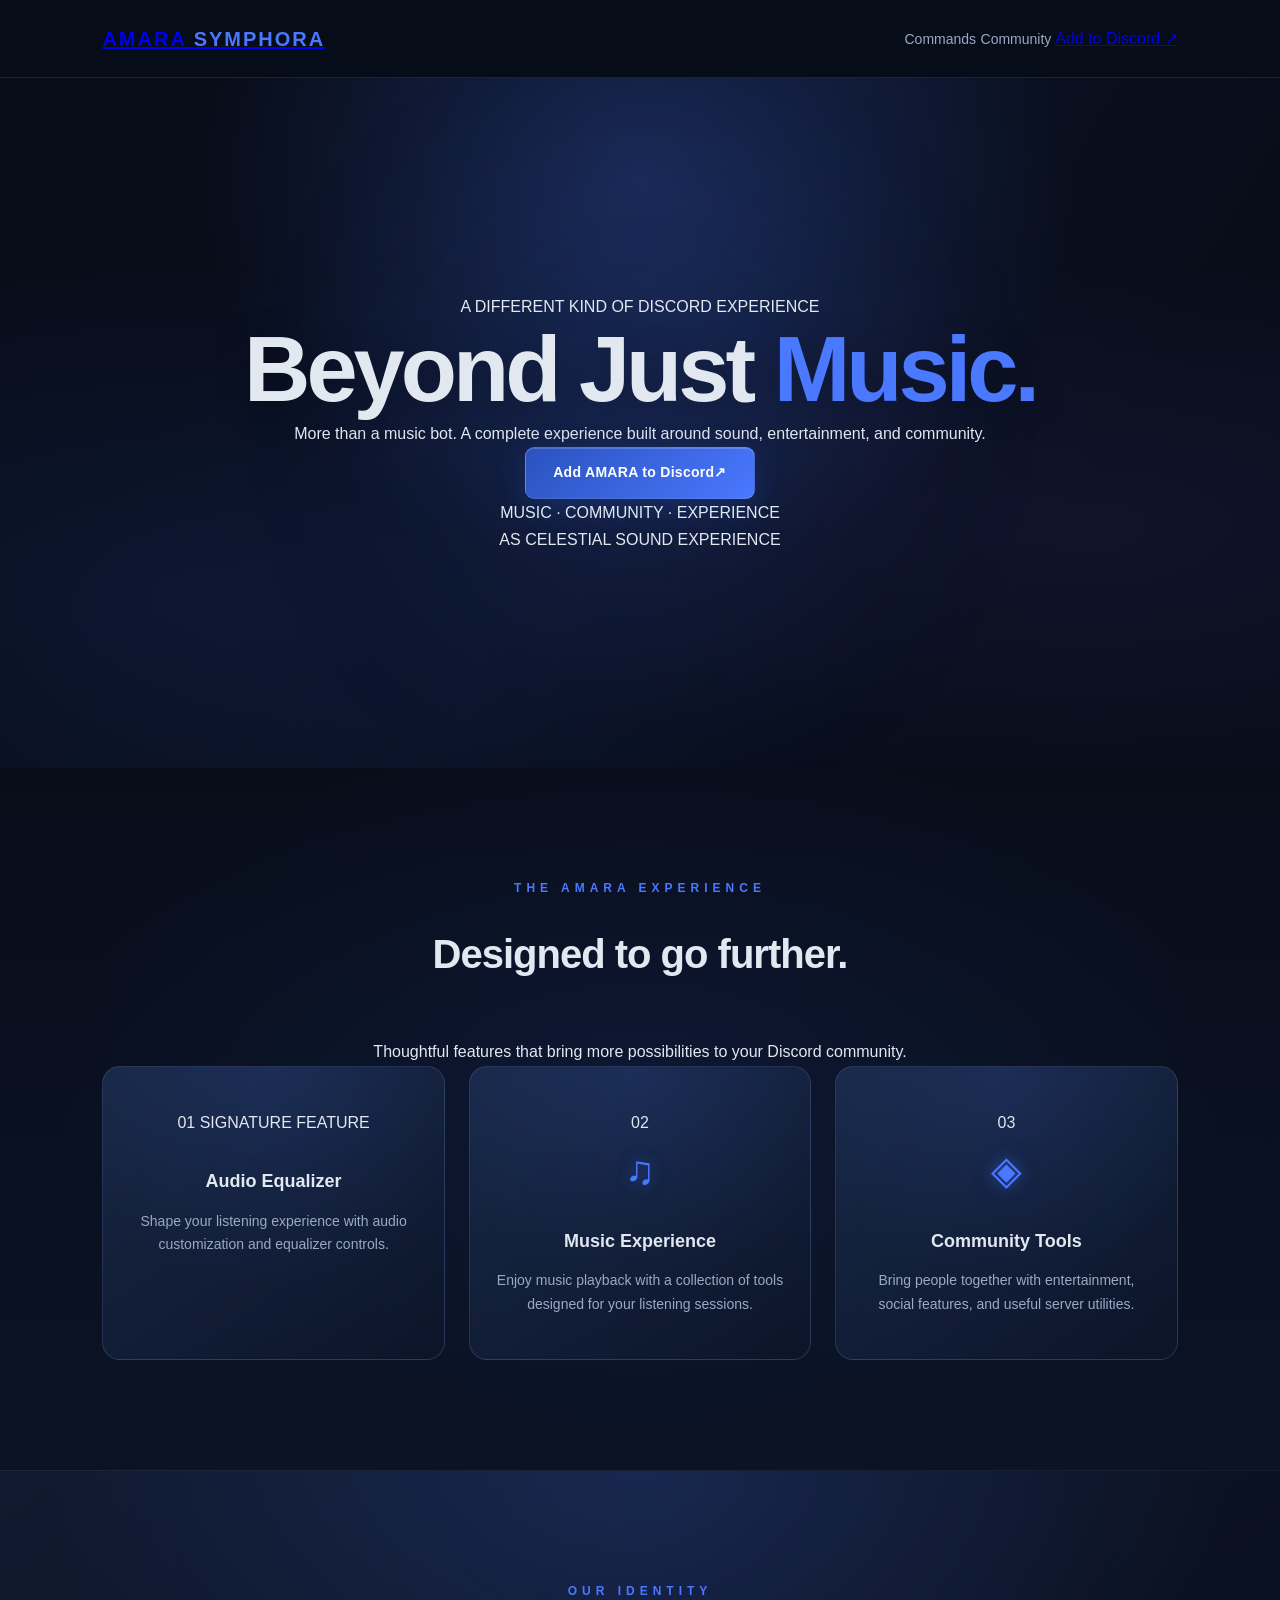
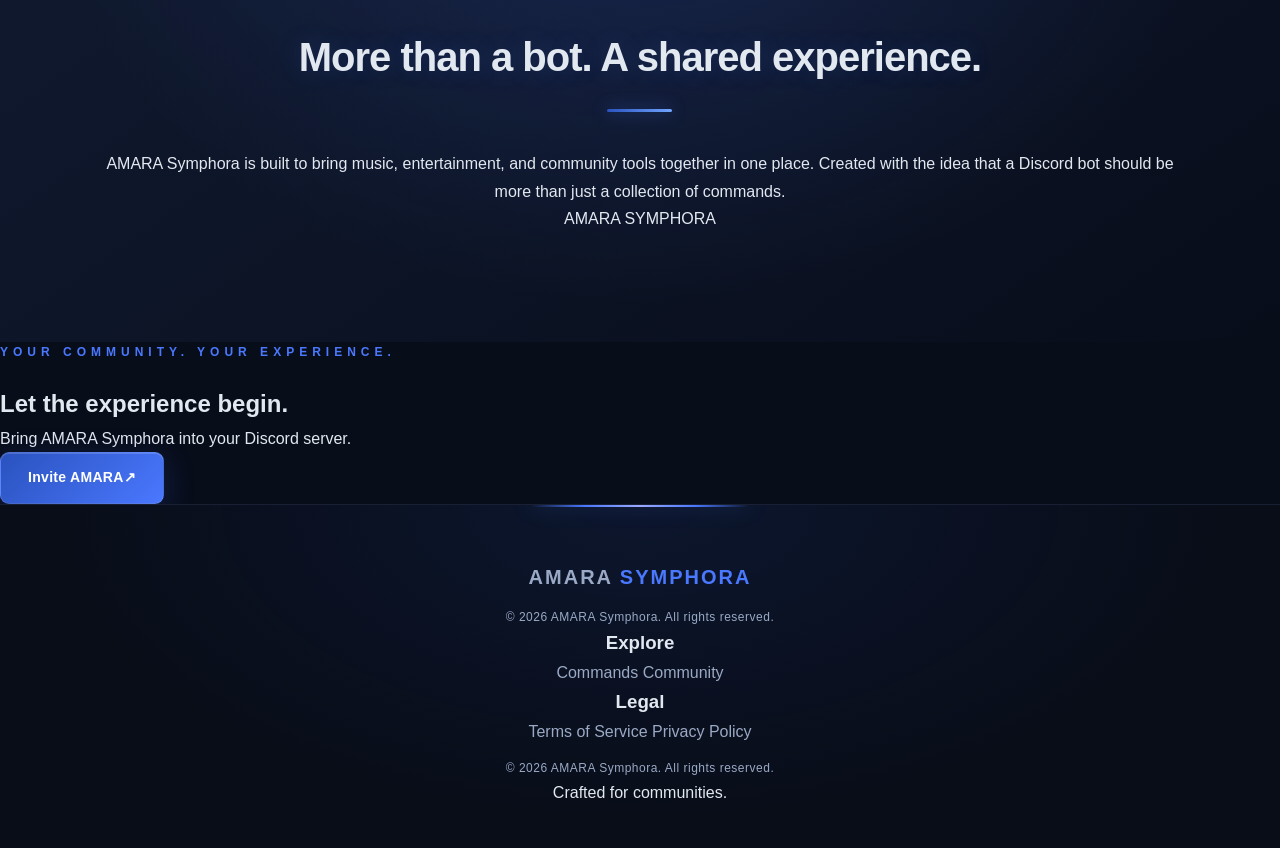
==== commit fa4d3f0f: "Redesign AMARA Symphora homepage layout" ====
--- a/index.html
+++ b/index.html
@@ -4,105 +4,354 @@
 <head>
   <meta charset="UTF-8">
   <meta name="viewport" content="width=device-width, initial-scale=1.0">
-  <meta name="theme-color" content="#0A0E1A">
-  <meta name="description" content="AMARA Symphora - Your ultimate Discord music experience.">
-  <title>AMARA Symphora | Official Website</title>
+  <meta name="theme-color" content="#080D1A">
+
+  <meta
+    name="description"
+    content="AMARA Symphora brings music, audio customization, entertainment, and community experiences to Discord."
+  >
+
+  <meta name="robots" content="index, follow">
+
+  <title>AMARA Symphora — Beyond Just Music</title>
+
   <link rel="stylesheet" href="style.css">
 </head>
+
 <body>
 
-  <header>
-    <nav class="navbar">
-      <div class="logo">AMARA <span>SYMPHORA</span></div>
-
-      <a href="index.html#home" class="nav-link">Home</a>
-      <a href="index.html#features" class="nav-link">Features</a>
-      <a href="index.html#about" class="nav-link">About</a>
-      <a href="commands.html" class="nav-link">Commands</a>
-    </nav>
-  </header>
-
-  <main>
-    <section class="hero" id="home">
-      <p class="eyebrow">OFFICIAL DISCORD BOT</p>
-      <h1>Experience the<br><span>Symphora.</span></h1>
-      <p class="description">
-        Music, community, and entertainment.
-        Everything your Discord server needs.
-      </p>
-
-      <div class="actions">
+  <!-- NAVIGATION -->
+  <header class="site-header">
+    <nav class="navbar" aria-label="Main navigation">
+
+      <a href="index.html" class="logo" aria-label="AMARA Symphora Home">
+        AMARA <span>SYMPHORA</span>
+      </a>
+
+      <div class="nav-links">
+        <a href="commands.html" class="nav-link">Commands</a>
+
         <a
-          href="https://discord.com/oauth2/authorize?client_id=1045765217239441409&permissions=274923121856&integration_type=0&scope=bot+applications.commands"
-          class="button primary"
+          href="https://discord.gg/aBBGEgSAkq"
+          class="nav-link"
           target="_blank"
           rel="noopener noreferrer"
         >
-          Invite AMARA
+          Community
         </a>
 
-        <a href="#features" class="button secondary">
-          Explore Features
-        </a>
-      </div>
-
-      <div class="support-action">
         <a
-          href="https://discord.gg/aBBGEgSAkq"
-          class="button secondary"
+          href="https://discord.com/oauth2/authorize?client_id=1045765217239441409&permissions=274923121856&integration_type=0&scope=bot+applications.commands"
+          class="nav-invite"
           target="_blank"
           rel="noopener noreferrer"
         >
-          Support Servers
+          Add to Discord <span aria-hidden="true">↗</span>
         </a>
       </div>
 
-      <div class="status">
-        <span class="status-dot"></span>
-        AMARA SYMPHORA
-      </div>
+    </nav>
+  </header>
+
+
+  <main>
+
+    <!-- HERO -->
+    <section class="hero" id="home">
+
+      <div class="hero-content">
+
+        <div class="hero-label">
+          <span class="hero-label-dot"></span>
+          A DIFFERENT KIND OF DISCORD EXPERIENCE
+        </div>
+
+        <h1>
+          Beyond Just
+          <span>Music.</span>
+        </h1>
+
+        <p class="hero-description">
+          More than a music bot. A complete experience built around
+          sound, entertainment, and community.
+        </p>
+
+        <div class="hero-actions">
+
+          <a
+            href="https://discord.com/oauth2/authorize?client_id=1045765217239441409&permissions=274923121856&integration_type=0&scope=bot+applications.commands"
+            class="button primary"
+            target="_blank"
+            rel="noopener noreferrer"
+          >
+            Add AMARA to Discord
+            <span aria-hidden="true">↗</span>
+          </a>
+
+        </div>
+
+        <div class="hero-caption">
+          MUSIC · COMMUNITY · EXPERIENCE
+        </div>
+
+      </div>
+
+
+      <!-- ABSTRACT SOUND VISUAL -->
+      <div class="hero-visual" aria-hidden="true">
+
+        <div class="visual-orbit orbit-one"></div>
+        <div class="visual-orbit orbit-two"></div>
+
+        <div class="soundwave">
+
+          <span></span>
+          <span></span>
+          <span></span>
+          <span></span>
+          <span></span>
+          <span></span>
+          <span></span>
+          <span></span>
+          <span></span>
+          <span></span>
+          <span></span>
+          <span></span>
+          <span></span>
+          <span></span>
+          <span></span>
+          <span></span>
+          <span></span>
+
+        </div>
+
+        <div class="visual-caption">
+          <span>AS</span>
+          <span>CELESTIAL SOUND EXPERIENCE</span>
+        </div>
+
+      </div>
+
     </section>
 
+
+    <!-- SIGNATURE FEATURES -->
     <section class="features" id="features">
-      <p class="eyebrow">WHAT WE OFFER</p>
-      <h2>Beyond Just Music.</h2>
+
+      <div class="section-heading">
+
+        <p class="eyebrow">THE AMARA EXPERIENCE</p>
+
+        <h2>
+          Designed to go
+          <span>further.</span>
+        </h2>
+
+        <p class="section-description">
+          Thoughtful features that bring more possibilities
+          to your Discord community.
+        </p>
+
+      </div>
+
 
       <div class="feature-grid">
+
+        <!-- EQUALIZER -->
+        <article class="feature-card featured-card">
+
+          <div class="feature-top">
+            <span class="feature-number">01</span>
+            <span class="feature-tag">SIGNATURE FEATURE</span>
+          </div>
+
+          <div class="feature-icon equalizer-icon" aria-hidden="true">
+            <span></span>
+            <span></span>
+            <span></span>
+            <span></span>
+            <span></span>
+          </div>
+
+          <h3>Audio Equalizer</h3>
+
+          <p>
+            Shape your listening experience with audio customization
+            and equalizer controls.
+          </p>
+
+        </article>
+
+
+        <!-- MUSIC -->
         <article class="feature-card">
-          <div class="feature-icon">♫</div>
+
+          <div class="feature-top">
+            <span class="feature-number">02</span>
+          </div>
+
+          <div class="feature-icon" aria-hidden="true">♫</div>
+
           <h3>Music Experience</h3>
-          <p>Enjoy music with a rich collection of playback features.</p>
+
+          <p>
+            Enjoy music playback with a collection of tools
+            designed for your listening sessions.
+          </p>
+
         </article>
 
+
+        <!-- COMMUNITY -->
         <article class="feature-card">
-          <div class="feature-icon">✦</div>
-          <h3>Community</h3>
-          <p>Build an active community with engaging social features.</p>
+
+          <div class="feature-top">
+            <span class="feature-number">03</span>
+          </div>
+
+          <div class="feature-icon" aria-hidden="true">◈</div>
+
+          <h3>Community Tools</h3>
+
+          <p>
+            Bring people together with entertainment,
+            social features, and useful server utilities.
+          </p>
+
         </article>
 
-        <article class="feature-card">
-          <div class="feature-icon">◈</div>
-          <h3>Server Tools</h3>
-          <p>Useful tools to help manage and organize your server.</p>
-        </article>
-      </div>
+      </div>
+
     </section>
 
+
+    <!-- ABOUT -->
     <section class="about" id="about">
-      <p class="eyebrow">ABOUT AMARA</p>
-      <h2>Created for your community.</h2>
+
+      <div class="about-content">
+
+        <p class="eyebrow">OUR IDENTITY</p>
+
+        <h2>
+          More than a bot.
+          <span>A shared experience.</span>
+        </h2>
+
+        <p>
+          AMARA Symphora is built to bring music, entertainment,
+          and community tools together in one place.
+
+          Created with the idea that a Discord bot should be
+          more than just a collection of commands.
+        </p>
+
+        <div class="about-signature">
+          <span class="signature-line"></span>
+          <span>AMARA SYMPHORA</span>
+        </div>
+
+      </div>
+
+    </section>
+
+
+    <!-- CLOSING SECTION -->
+    <section class="closing">
+
+      <p class="eyebrow">YOUR COMMUNITY. YOUR EXPERIENCE.</p>
+
+      <h2>
+        Let the experience
+        <span>begin.</span>
+      </h2>
+
       <p>
-        AMARA Symphora is a Discord bot designed to bring music,
-        entertainment, and community tools together in one place.
+        Bring AMARA Symphora into your Discord server.
       </p>
+
+      <a
+        href="https://discord.com/oauth2/authorize?client_id=1045765217239441409&permissions=274923121856&integration_type=0&scope=bot+applications.commands"
+        class="button primary"
+        target="_blank"
+        rel="noopener noreferrer"
+      >
+        Invite AMARA <span aria-hidden="true">↗</span>
+      </a>
+
     </section>
+
   </main>
 
-  <footer>
-    <div class="logo">AMARA <span>SYMPHORA</span></div>
-    <p>© 2026 AMARA Symphora. All rights reserved.</p>
+
+  <!-- FOOTER -->
+  <footer class="site-footer">
+
+    <div class="footer-main">
+
+      <div class="footer-brand">
+
+        <a href="index.html" class="logo">
+          AMARA <span>SYMPHORA</span>
+        </a>
+
+        <p>
+          Beyond Just Music.
+        </p>
+
+      </div>
+
+
+      <div class="footer-navigation">
+
+        <div class="footer-column">
+
+          <h3>Explore</h3>
+
+          <a href="commands.html">Commands</a>
+
+          <a
+            href="https://discord.gg/aBBGEgSAkq"
+            target="_blank"
+            rel="noopener noreferrer"
+          >
+            Community
+          </a>
+
+        </div>
+
+
+        <div class="footer-column">
+
+          <h3>Legal</h3>
+
+          <a href="terms.html">Terms of Service</a>
+
+          <a href="privacy.html">Privacy Policy</a>
+
+        </div>
+
+      </div>
+
+    </div>
+
+
+    <div class="footer-bottom">
+
+      <p>
+        © <span id="footer-year">2026</span>
+        AMARA Symphora. All rights reserved.
+      </p>
+
+      <span class="footer-note">
+        Crafted for communities.
+      </span>
+
+    </div>
+
   </footer>
 
+
   <script src="script.js"></script>
+
 </body>
 </html>
--- a/style.css
+++ b/style.css
@@ -150,6 +150,7 @@
 .hero h1,
 .hero .description,
 .hero .actions,
+.hero .support-action,
 .hero .status {
   animation: fadeUp 0.9s ease both;
 }
@@ -232,6 +233,30 @@
   transform: translateY(-3px);
 }
 
+/* SUPPORT SERVERS */
+
+.support-action {
+  display: flex;
+  justify-content: center;
+  align-items: center;
+  width: 100%;
+  margin-top: 16px;
+  animation-delay: 0.55s !important;
+}
+
+.support-action .button {
+  min-width: 190px;
+  border-color: rgba(74, 120, 255, 0.35);
+  background: rgba(74, 120, 255, 0.07);
+}
+
+.support-action .button:hover {
+  border-color: var(--bright);
+  color: white;
+  background: rgba(74, 120, 255, 0.15);
+  box-shadow: 0 8px 25px rgba(42, 82, 190, 0.18);
+}
+
 /* STATUS */
 
 .status {
@@ -239,7 +264,7 @@
   color: var(--muted);
   font-size: 12px;
   letter-spacing: 2.5px;
-  animation-delay: 0.6s !important;
+  animation-delay: 0.7s !important;
 }
 
 .status-dot {
@@ -595,6 +620,15 @@
     padding: 13px 19px;
   }
 
+  .support-action {
+    margin-top: 14px;
+  }
+
+  .support-action .button {
+    width: auto;
+    min-width: 190px;
+  }
+
   .features,
   .about {
     padding: 80px 6%;
